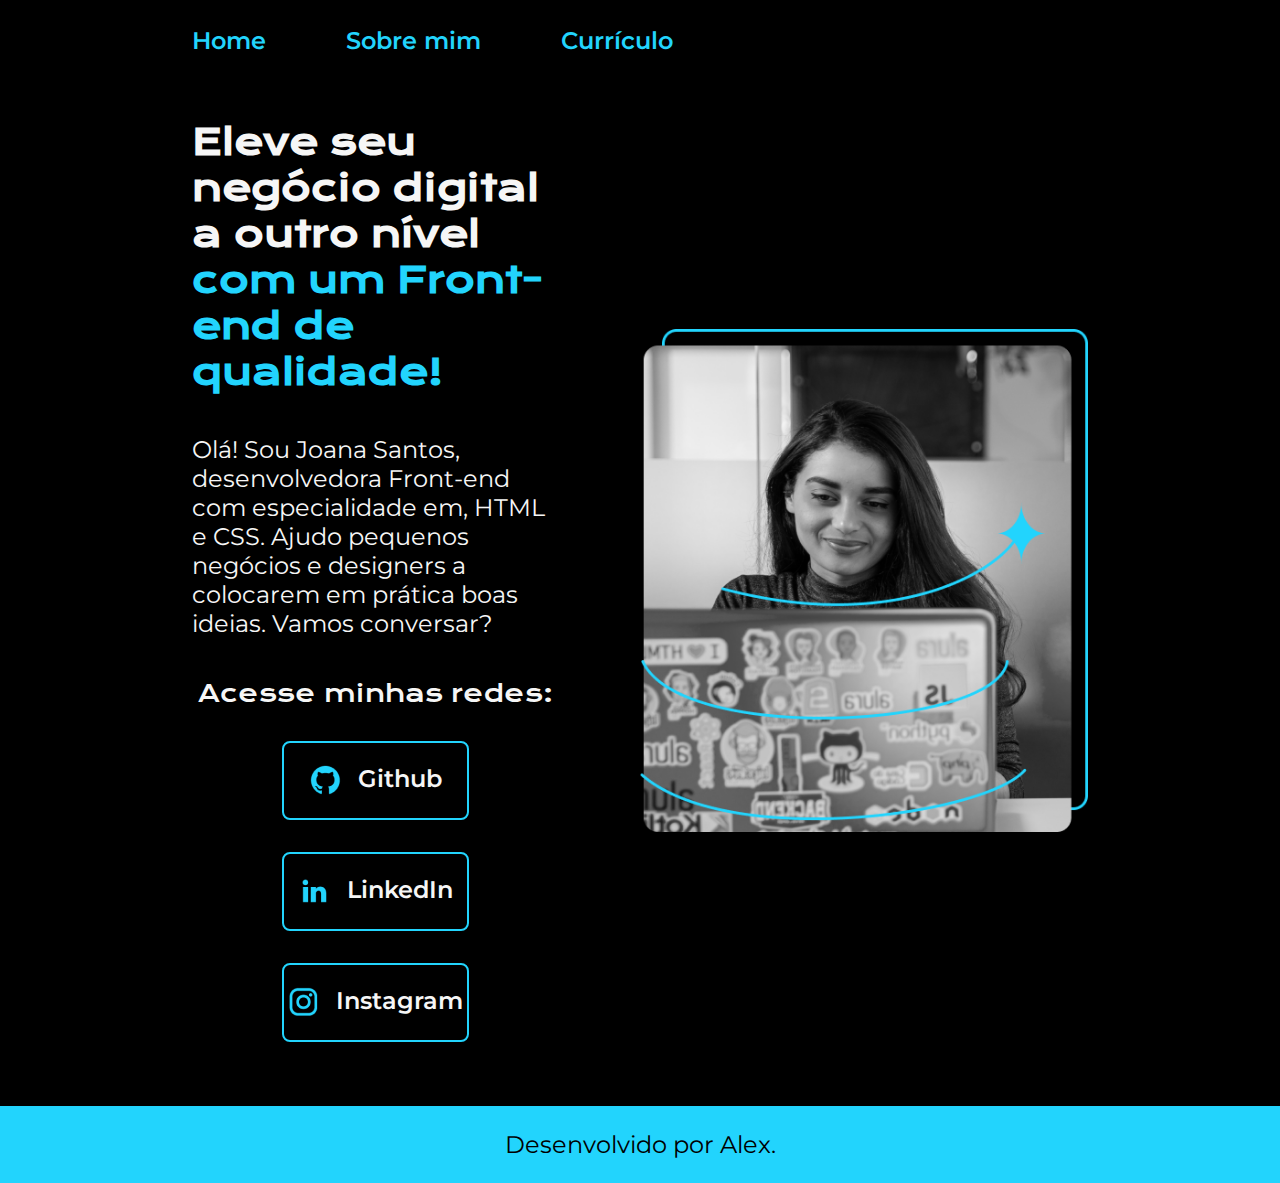
==== index.html @ 2684d38f "Add files via upload" ====
<!DOCTYPE html>
<html lang="pt-br">
<head>
    <meta charset="UTF-8"> 
    <meta http-equiv="X-UA-Compatible" content="IE=edge">
    <meta name="viewport" content="width=device-width, initial-scale=1.0">
    <title>Portifolio</title>
    <link rel="stylesheet" href="./styles/style.css">
</head>
<body>
    <header class="cabecalho">
        <nav class="cabecalho__menu">
            <a class="cabecalho__menu__link" href="index.html">Home</a>
            <a class="cabecalho__menu__link" href="about.html">Sobre mim</a>
            <a class="cabecalho__menu__link" href="curriculo.html">Currículo</a>
        </nav>
    </header>
    <main class="apresentacao">
        <section class="apresentacao__conteudo">
            <h1 class="apresentacao__conteudo__titulo">Eleve seu negócio digital a outro nível <strong class="titulo-destaque">com um Front-end de qualidade!</strong></h1>
            <p class="apresentacao__conteudo__texto">Olá! Sou Joana Santos, desenvolvedora Front-end com especialidade em, HTML e CSS. Ajudo pequenos negócios e designers a colocarem em prática boas ideias. Vamos conversar?</p>
            <div class="apresentacao__links">
                <h2 class="apresentacao__links__subtitulo">Acesse minhas redes:</h2>
                <a class = "apresentacao__links__navegacao" href="https://github.com/alexlaudiano">
                    <img src="./assets/github.png" alt="Logo do Github">
                    Github
                </a>
                <a class = "apresentacao__links__navegacao" href="https://linkedin.com/in/laudiano">
                    <img src="./assets/linkedin.png" alt="Logo do LinkedIn">
                    LinkedIn
                </a>
                <a class = "apresentacao__links__navegacao" href="https://instagram.com/laudianoalex">
                    <img src="./assets/instagram.png" alt="Logo do Instagram">
                    Instagram
                </a>
            </div>
        </section>
        <img class="apresentacao__imagem" src="./assets/Imagem.png" alt="Foto da Joana Santos programando">
    </main>
    <footer class="rodape">
        <p>Desenvolvido por Alex.</p>
    </footer>
</body>
</html>
---- styles/style.css ----
@import url('https://fonts.googleapis.com/css2?family=Krona+One&family=Montserrat:wght@400;600&display=swap');

:root {
    --cor-primaria:#000000;
    --cor-secundaria:#F6F6F6;
    --cor-terciaria:#22D4FD;
    --cor-hover:#272727;

    --fonte-primaria: "Krona One", sans-serif;
    --fonte-secundaria: "Montserrat", sans-serif;

    --tamanho-fonte-primaria: 2.25rem;
    --tamanho-fonte-secundaria: 1.5rem;
}

* {
    margin: 0;
    padding: 0;
}

body {
    box-sizing: border-box;
    background-color: var(--cor-primaria);
    color: var(--cor-secundaria);
}

.cabecalho {
    padding: 2% 0% 0% 15%;
}

.cabecalho__menu {
    display: flex;
    gap: 80px;
}

.cabecalho__menu__link {
    font-family: var(--fonte-secundaria);
    font-size: var(--tamanho-fonte-secundaria);
    font-weight: 600;
    color: var(--cor-terciaria);
    text-decoration: none;
}

.apresentacao {
    padding: 5% 15%;
    display: flex;
    align-items: center;
    justify-content: space-between;
    gap: 82px;
}

.apresentacao__conteudo {
    width: 50%;
    display: flex;
    flex-direction: column;
    gap: 40px;
}

.apresentacao__conteudo__titulo {
    font-size: var(--tamanho-fonte-primaria);
    font-family: var(--fonte-primaria);
}

.titulo-destaque {
    color: var(--cor-terciaria);
}

.apresentacao__conteudo__texto {
    font-size: var(--tamanho-fonte-secundaria);
    font-family: var(--fonte-secundaria);
}

.apresentacao__conteudo__texto__lista__link {
    text-decoration: none;
    color: var(--cor-terciaria);
}

.apresentacao__links {
    display: flex;
    flex-direction: column;
    justify-content: space-between;
    align-items: center;
    gap: 32px;
}

.apresentacao__links__subtitulo {
    font-family: var(--fonte-primaria);
    font-weight: 400;
    font-size: var(--tamanho-fonte-secundaria);
}

.apresentacao__links__navegacao {
    display: flex;
    justify-content: center;
    gap: 16px;
    border: 2px solid var(--cor-terciaria);
    width: 50%;
    text-align: center;
    border-radius: 8px;
    font-size: var(--tamanho-fonte-secundaria);
    font-weight: 600;
    padding: 21.5px 0;
    text-decoration: none;
    color: var(--cor-secundaria);
    font-family: var(--fonte-secundaria);
}

.apresentacao__links__navegacao:hover {
    background-color: var(--cor-hover);
}

.apresentacao__imagem {
    width: 50%;
}

.rodape {
    padding: 24px;
    color: var(--cor-primaria);
    background-color: var(--cor-terciaria);
    text-align: center;
    font-family: var(--fonte-secundaria);
    font-size: var(--tamanho-fonte-secundaria);
    font-weight: 400;
}

@media (max-width: 1200px) {
    .cabecalho {
        padding: 10%;
    }

    .cabecalho__menu {
        justify-content: center;
    }

    .apresentacao {
        flex-direction: column-reverse;
        padding: 5%;
    }

    .apresentacao__conteudo {
        width: auto;
    }
}
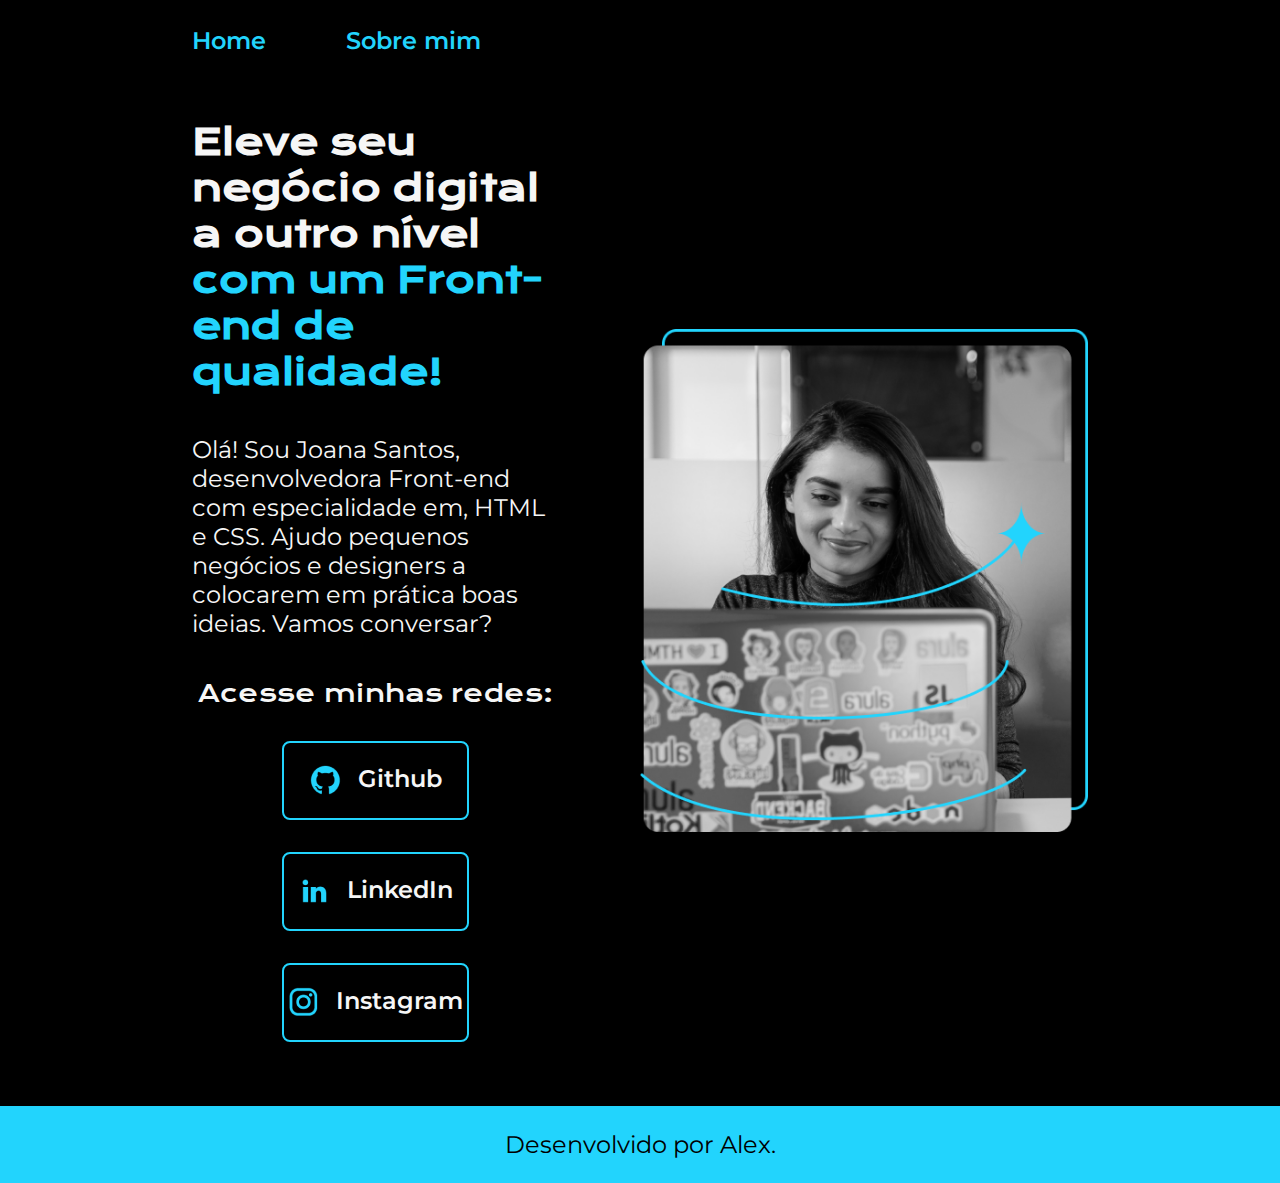
==== commit 622773c3: "Update index.html" ====
--- a/index.html
+++ b/index.html
@@ -12,7 +12,6 @@
         <nav class="cabecalho__menu">
             <a class="cabecalho__menu__link" href="index.html">Home</a>
             <a class="cabecalho__menu__link" href="about.html">Sobre mim</a>
-            <a class="cabecalho__menu__link" href="curriculo.html">Currículo</a>
         </nav>
     </header>
     <main class="apresentacao">
@@ -41,4 +40,4 @@
         <p>Desenvolvido por Alex.</p>
     </footer>
 </body>
-</html>+</html>
